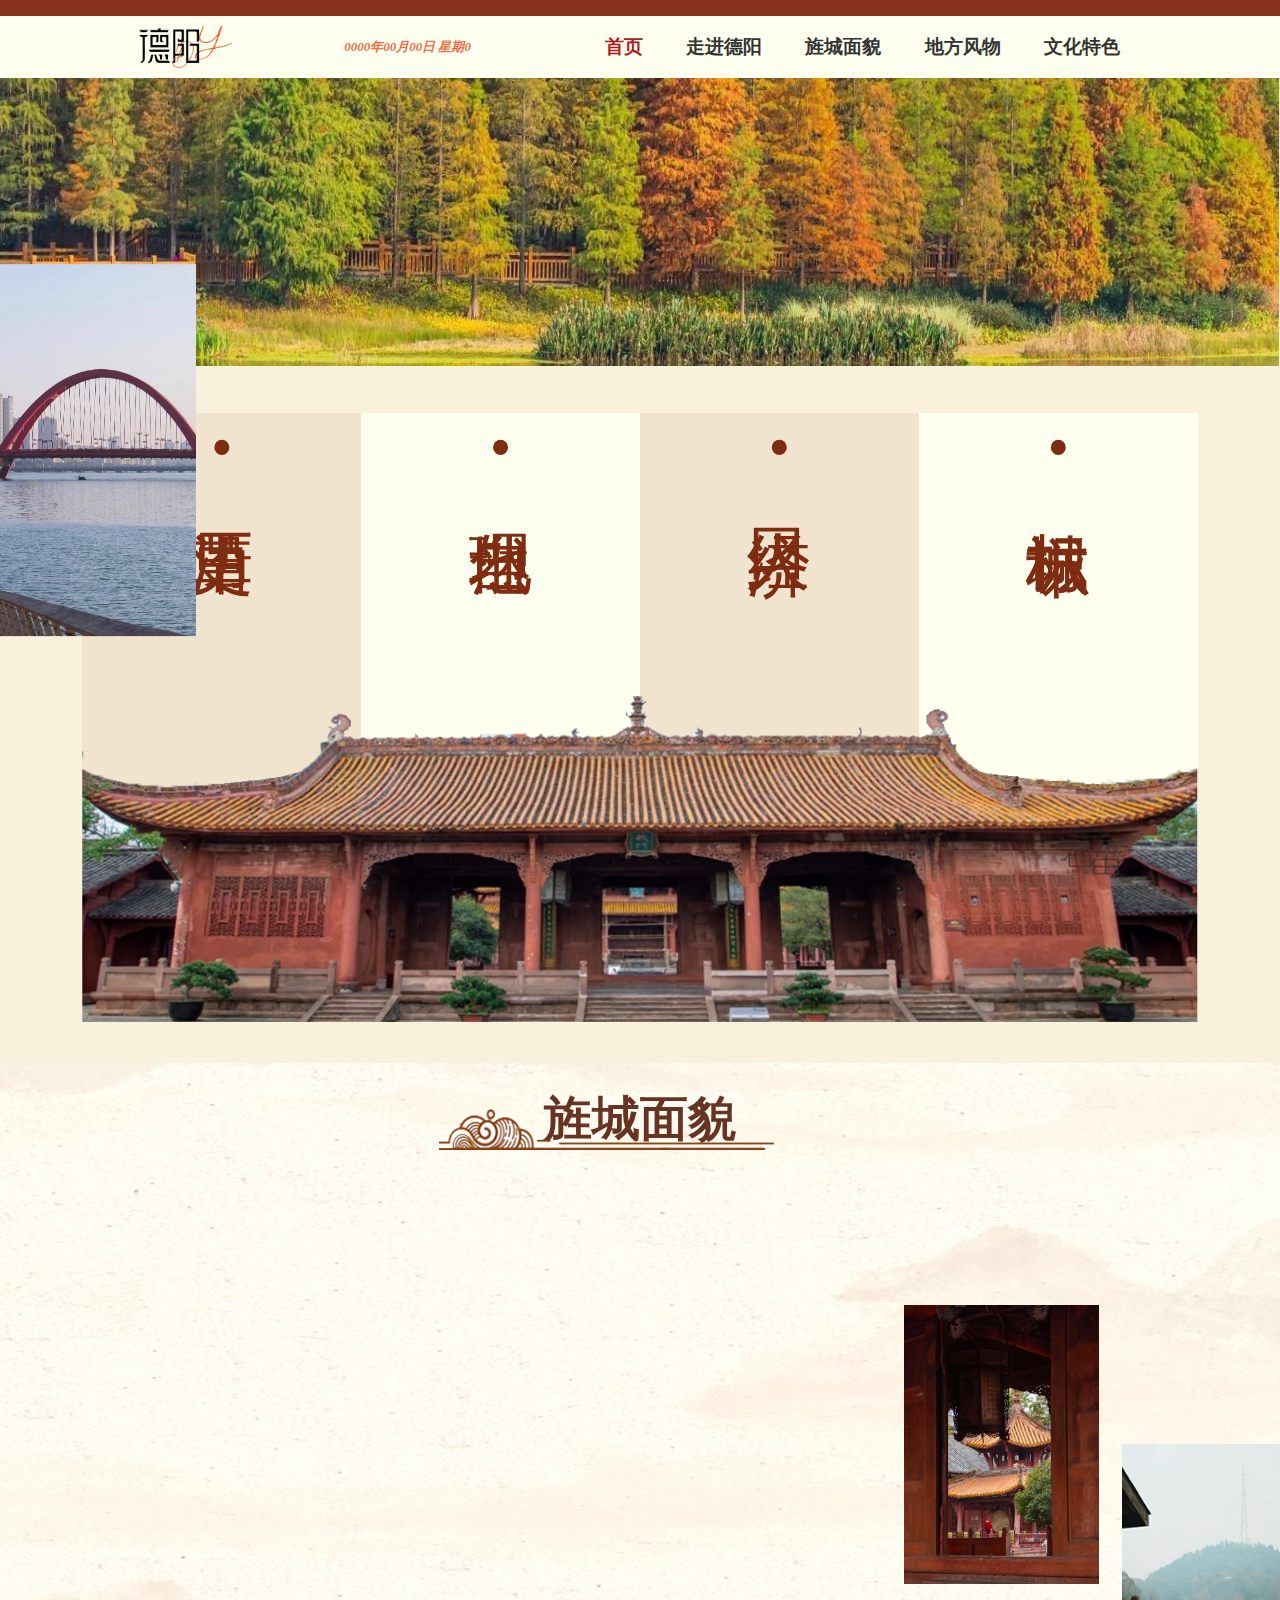
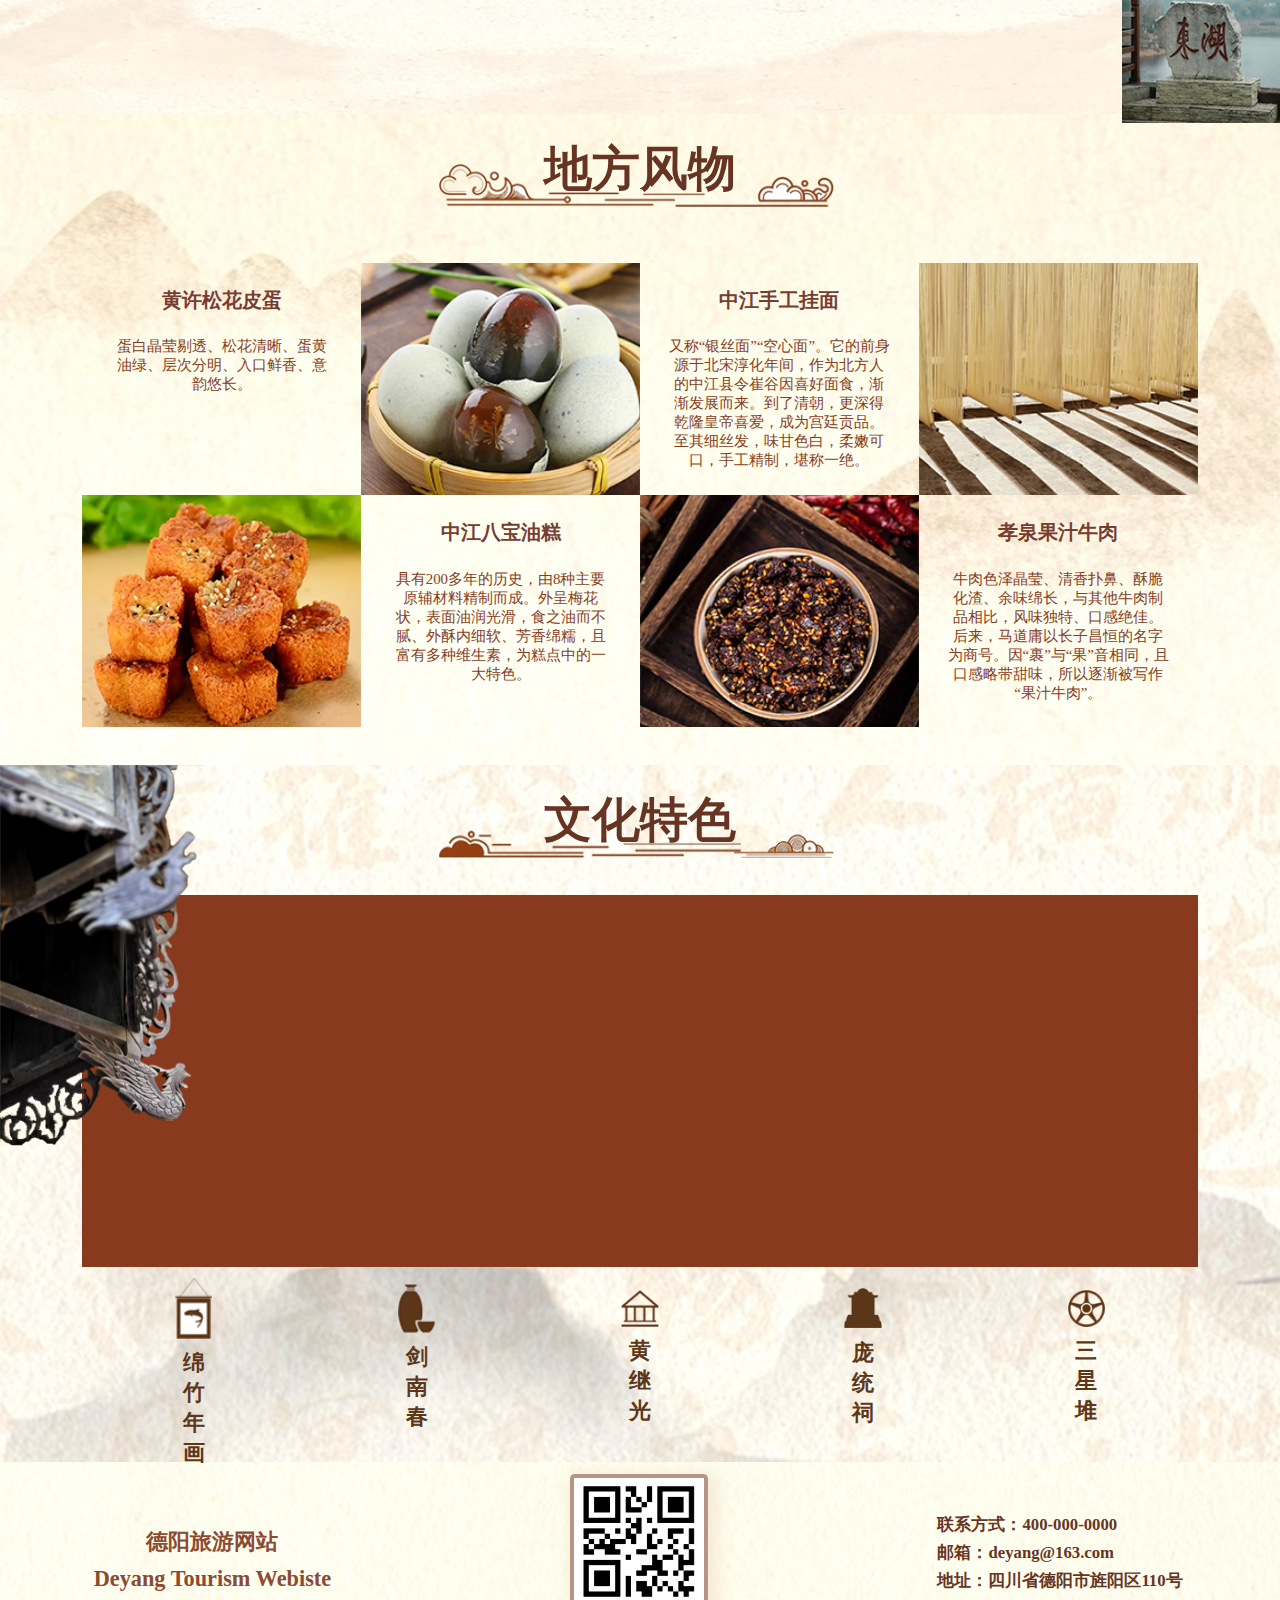
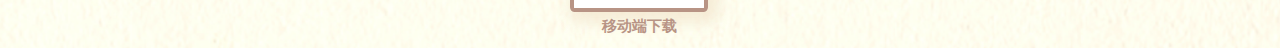
==== 德阳旅游网页/index.html @ 079a13fd "first commit" ====
<!DOCTYPE html>
<html lang="en">
<head>
    <meta charset="UTF-8">
    <meta name="viewport" content="width=device-width, initial-scale=1.0">
    <meta name="viewport" content="initial-scale=1.0, user-scalable=no" />
    <title>德阳旅游网</title>
    <link rel="stylesheet" href="css/public.css">
    <link rel="stylesheet" href="css/pc.css">
</head>
<body>
    <!-- top -->
    <header class="clears">
        <span></span>
        <div class="toptext section">
            <div class="logo">
                <img src="images/logo.png" alt="">
            </div>
            <sapn class="time" id="timeshow">0000年00月00日 星期0</sapn>
            <nav>
                <ul>
                    <li class="active-nav" id="fist">首页</li>
                    <li id="deyang">走进德阳</li>
                    <li id="jingcheng">旌城面貌</li>
                    <li id="fengwu">地方风物</li>
                    <li id="tese">文化特色</li>
                </ul>
            </nav>
        </div>
    </header>
    <!-- top end -->

    <!-- banner -->
    <div class="banner" id="banner">
        <ul class="ban-img" id="bannerUl">
            <li>
                <img src="images/1.jpg">
            </li>
            <li>
                <img src="images/2.jpg">
            </li>
            <li>
                <img src="images/3.jpg">
            </li>
        </ul>
        <div class="dots" id="dots"></div>
    </div>
    <!-- banner end -->

    <!-- 走进德阳 -->
    <div class="part1">
        <div class="box section">
            <div class="box1 item1">
                <h1>•历史沿革</h1>
                <div class="synopsis">
                    <p>唐武德三年（620年），始析雒县、绵竹县部分地区置德阳县，为建制之始。</p>
                    <p>截至2024年3月，德阳市辖2个市辖区、1个县、代管3个县级市，另有2个城市功能区，共13个街道、67个镇、4个乡。</p>
                    <img src="images/地图.png">
                </div>
            </div>
            <div class="box1 item2">
                <h1>•自然地理</h1>
                <div class="synopsis">
                    <p>德阳市位于成都平原东北边缘，地理坐标位于北纬30°31′—31°42′、东经103°45′—105°15′之间。</p>
                    <p>德阳市东北与绵阳市涪城区交界，东面与绵阳市三台县交界；东南与遂宁市大英县、资阳市乐至县交界；南面与成都市金堂县、青白江区、新都区交界；西面与成都市彭州市交界；西北与阿坝藏族羌族自治州茂县交界；北面与绵阳市安州区交界。境域面积5911平方千米。</p>
                    <p>德阳市地处龙门山脉向四川盆地过渡地带，呈西北至东南的蚕形。地势西北高，东南低。</p>
                </div>
            </div>
            <div class="box1 item1">
                <h1>•人口经济</h1>
                <div class="synopsis">
                    <p>根据第七次人口普查数据，截至2020年11月1日零时，德阳市常住人口为3456161人。</p>
                    <p>截至2023年末，德阳市常住人口345.3万人，比上年末减少0.8万人，其中城镇人口202.9万人，乡村人口142.4万人。常住人口城镇化率58.8%，比上年末提高1.2个百分点。年末全市户籍人口377.5万人，比上年末减少1.0万人。</p>
                    <p>2022年，德阳市地区生产总值（GDP）2816.87亿元，按可比价计算，比上年增长3.1%。2023年，德阳市地区生产总值3014.4亿元，按可比价计算，比上年增长6.7%。</p>
                </div>
            </div>
            <div class="box1 item2">
                <h1>•城市标识</h1>
                <div class="synopsis">
                    <p>德阳城市主标识整体采用圆形构造，既有圆融之内涵，又取太阳之象形，呼应德阳之阳字。</p>
                    <p>图形的左半部分是一个齿轮形状，代表了德阳重型装备制造业之都的地位。图形的右边上半部分是古蜀字之象形，寓意德阳是古蜀文明的源头；下半部分的图案则是广汉三星堆，代表着德阳最为宝贵的文化遗产——广汉三星堆遗址。</p>
                    <p>红橙与蓝绿的亮丽色彩体现了德阳精彩绽放的活力和丰富多彩的文化生活。</p>
                    <img src="images/标识.png" alt="">
                </div>
            </div>
        </div>
        <img src="images/图层 2.png" class="jz">
    </div>
    <!-- 走进德阳 end -->

    <!-- 旌城面貌 -->
    <div class="part2">
        <div class="title section">
            <h1>旌城面貌</h1>
            <img src="images/图层 4.png" class="title-img">
        </div>
        <ul class="tab1">
            <li>
                <img src="images/东湖.png" class="lf-img">
                <h2>> 东湖山公园 <</h2>
                <div class="text">
                    <h2><span>></span> 东湖山公园 <span><</span></h2>
                    <p>
                        东湖山公园位于德阳市建成区东沿，其中六分为山，四分为水，山水相抱，岸势蜿蜒。
                        <br>园内有始建于西晋的古庙玉皇观，南有极具历史气息的钟鼓楼，以其“离尘不离城”的特色被誉为德阳市第一大郊野公园。
                    </p>
                </div>
                <img src="images/钟鼓楼.jpg" class="img2">
            </li>
            <li>
                <img src="images/彩虹桥.jpg" class="img1">
                <h2>> 德阳彩虹桥 <</h2>
                <div class="text">
                    <h2><span>></span>德阳彩虹桥<span><</span></h2>
                    <p style="margin-top: .1rem;">德阳地标建筑之一，跨越旌湖、连接长江路东、西段；是文化与生态、动与静、休闲与娱乐相结合的风景区。
                        <br>有厚重的桥文化，有生态较好的自然环境，是最具特色的高品位文化与生态旅游区。
                    </p>
                </div>
                <img src="images/鸽子.jpg" class="img2">
            </li>
            <li>
                <img src="images/文庙.jpg" class="rt-img">
                <h2>> 文庙 <</h2>
                <div class="text">
                    <h2><span>></span> 文庙 <span><</span></h2>
                    <p>
                        始建于南宋开禧二年，现为清道光年间重建遗存，占地面积20800平方米。德阳文庙是中国西部地区保存完整、规模宏大、具有浓郁地方特色的文庙。
                        <br>2001年6月25日，德阳文庙被国务院公布为第五批全国重点文物保护单位。
                    </p>
                </div>
                <img src="images/建筑.jpg" class="img2">
            </li>
        </ul>
        <div class="MP">
            <ul class="tab2" id="tab">
                <li>
                    <img src="images/东湖.png" class="lf-img">
                    <div class="text">
                        <h2><span>></span> 东湖山公园 <span><</span></h2>
                        <p>
                            东湖山公园位于德阳市建成区东沿，其中六分为山，四分为水，山水相抱，岸势蜿蜒。
                            <br>园内有始建于西晋的古庙玉皇观，南有极具历史气息的钟鼓楼，以其“离尘不离城”的特色被誉为德阳市第一大郊野公园。
                        </p>
                    </div>
                    <img src="images/钟鼓楼.jpg" class="img2">
                </li>
                <li>
                    <img src="images/彩虹桥.jpg" class="img1">
                    <div class="text">
                        <h2><span>></span>德阳彩虹桥<span><</span></h2>
                        <p style="margin-top: .1rem;">德阳地标建筑之一，跨越旌湖、连接长江路东、西段；是文化与生态、动与静、休闲与娱乐相结合的风景区。
                            <br>有厚重的桥文化，有生态较好的自然环境，是最具特色的高品位文化与生态旅游区。
                        </p>
                    </div>
                    <img src="images/鸽子.jpg" class="img2">
                </li>
                <li>
                    <img src="images/文庙.jpg" class="rt-img">
                    <div class="text">
                        <h2><span>></span> 文庙 <span><</span></h2>
                        <p>
                            始建于南宋开禧二年，现为清道光年间重建遗存，占地面积20800平方米。德阳文庙是中国西部地区保存完整、规模宏大、具有浓郁地方特色的文庙。
                            <br>2001年6月25日，德阳文庙被国务院公布为第五批全国重点文物保护单位。
                        </p>
                    </div>
                    <img src="images/建筑.jpg" class="img2">
                </li>
            </ul>
            <div class="icon" id="icon"></div>
        </div>
    </div>
    <!-- 旌城面貌 end -->

    <!-- 地方风物 -->
    <div class="part3">
        <div class="title section">
            <h1>地方风物</h1>
            <img src="images/图层 5.png">
        </div>
        <div class="food section">
            <div class="text-lf">
                <div class="food-box">
                    <div class="food-text">
                        <h2>黄许松花皮蛋</h2>
                        <p>
                            蛋白晶莹剔透、松花清晰、蛋黄油绿、层次分明、入口鲜香、意韵悠长。
                        </p>
                    </div>
                    <img src="images/皮蛋.png">
                </div>
                <div class="food-box">
                    <div class="food-text">
                        <h2>中江手工挂面</h2>
                        <p>
                            又称“银丝面”“空心面”。它的前身源于北宋淳化年间，作为北方人的中江县令崔谷因喜好面食，渐渐发展而来。到了清朝，更深得乾隆皇帝喜爱，成为宫廷贡品。至其细丝发，味甘色白，柔嫩可口，手工精制，堪称一绝。
                        </p>
                    </div>
                    <img src="images/挂面.png">
                </div>
            </div>
            <div class="text-rt">
                <div class="food-box">
                    <div class="food-text">
                        <h2>中江八宝油糕</h2>
                        <p>
                            具有200多年的历史，由8种主要原辅材料精制而成。外呈梅花状，表面油润光滑，食之油而不腻、外酥内细软、芳香绵糯，且富有多种维生素，为糕点中的一大特色。
                        </p>
                    </div>
                    <img src="images/八宝糕.png">
                </div>
                <div class="food-box">
                    <div class="food-text">
                        <h2>孝泉果汁牛肉</h2>
                        <p>
                            牛肉色泽晶莹、清香扑鼻、酥脆化渣、余味绵长，与其他牛肉制品相比，风味独特、口感绝佳。后来，马道庸以长子昌恒的名字为商号。因“裹”与“果”音相同，且口感略带甜味，所以逐渐被写作“果汁牛肉”。
                        </p>
                    </div>
                    <img src="images/果汁牛肉.png">
                </div>
            </div>
        </div>
    </div>
    <!-- 地方风物 end -->

    <!-- 文化特色 -->
    <div class="part4">
        <img src="images/灯笼.png" class="imgfg">
        <div class="title section">
            <h1>文化特色</h1>
            <img src="images/图层 7.png">
        </div>
        <div class="culture section">
            <ul class="cul-content" id="cul-content">
                <li class="nianhua cul-box">
                    <div class="abstract">
                        <h2>绵竹年画</h2>
                        <p class="p1">
                            绵竹年画又称绵竹木版年画，中国民间木版年画之一，
                            <br>因产于竹纸之乡的四川省绵竹市而得名，
                            <br>流行于中国西南地区，与剑南春酒、赵坡茶并称为“绵竹三绝”。
                        </p>
                        <p class="p2">
                            绵竹年画多以木版印出轮廓而后填色。绵竹年画与天津杨柳青年画、
                            <br>山东潍坊杨家埠木版年画、苏州桃花坞木版年画齐名为中国四大年画之一，
                            <br>素有“四川三宝”、“绵竹三绝”之美誉，绵竹年画是世世代代民间画师们
                            <br>勤劳和智慧的结晶，体现巴蜀人民乐观向上的思想感情和古老的民族风尚。
                            <br>2002年2月，绵竹年画入选首批中国非物质文化遗产项目。
                        </p>
                    </div>
                    <img src="images/年画.jpg" class="cul-img1">
                </li>
                <li class="jiu cul-box">
                    <div class="abstract">
                        <h2>剑南春酒传统酿造技艺</h2>
                        <p class="p1">
                            剑南春，产于四川绵竹,位于剑山之南，
                            <br>且唐代时人们以“春”名酒，故名剑南春。
                            <br>绵竹素有酒乡之称，是川酒发源地之一。
                        </p>
                        <p class="p2">
                            剑南春采用糯米、大米、小麦、高粱、玉米五种粮食为原料，
                            <br>酿造时先以小麦制成中高温曲，在泥窖中固态低温发酵，
                            <br>而后采用续糟配料、混蒸混烧、量质摘酒、原度贮存、勾兑调味等工艺
                            <br>酿制完成，具有陈香幽雅、甘润飘逸、香浓清灵，饮之如珠玑在喉之感。
                            <br>2008年6月7日，剑南春酒传统酿造技艺经中华人民共和国国务院批准列入
                            <br>第二批国家级非物质文化遗产名录。
                        </p>
                    </div>
                    <img src="images/剑南春.png" class="cul-img1">
                </li>
                <li class="hjg cul-box">
                    <div class="abstract">
                        <h2>黄继光纪念馆</h2>
                        <p class="p1">
                            黄继光，四川省中江县人，中国共产党党员。
                            <br>1953年4月8日，中国人民志愿军领导机关，
                            <br>追授"中国人民志愿军特级英雄"称号。
                        </p>
                        <p class="p2">
                            1962年10月20日，黄继光家乡四川省中江县人民政府
                            <br>改建的“黄继光纪念馆”开馆，朱德、董必武、刘伯承、
                            <br>郭沫若为之题词。1982年10月20日，邓小平为
                            <br>“黄继光纪念馆”的黄继光塑像基座题字：
                            <br>“特级英雄黄继光”。
                        </p>
                    </div>
                    <img src="images/黄继光.png" class="cul-img1">
                </li>
                <li class="ptc cul-box">
                    <div class="abstract">
                        <h2>庞统祠</h2>
                        <p class="p1">
                            庞统祠墓位于罗江城西五公里，古代由秦入蜀都最后一道关隘，
                            <br>是缀连在三国遗踪旅游线上的一颗璀璨明珠。“南临益州开千里沃野，
                            <br>北望秦岭锁八百连云，东观潼川层峦起伏，西眺岷山银甲皑皑”。
                        </p>
                        <p class="p2">
                            庞统，刘备谋士。字士元，襄阳（今湖北省襄阳）人。号“凤雏”先生，与诸葛亮齐名。
                            <br>建安十八年（公元214年）夏，庞统随刘备进攻雒县（今广汉市），
                            <br>庞统身先士卒，率众攻城，被守城的兵将用箭射死，时年三十六岁。
                            <br>刘备非常痛惜，将庞统厚葬于此。
                            <br>2006年，庞统祠墓成为全国重点文物保护单位。
                        </p>
                    </div>
                    <img src="images/庞统祠.png" class="cul-img1">
                </li>
                <li class="sxd cul-box">
                    <div class="abstract">
                        <h2>三星堆博物馆</h2>
                        <p class="p1">
                            位于中国四川省广汉市城西鸭子河畔，南距成都40千米，
                            <br>北距德阳26千米，占地面积1000亩，为现代化专题遗址博物馆，
                            <br>是中国首批国家一级博物馆、首批国家AAAA级旅游景区。 
                        </p>
                        <p class="p2">
                            三星堆博物馆基本陈列以“三星堆：沉睡数千年 一醒惊天下”为题，
                            <br>分设“世纪逐梦”、“巍然王都”、“天地人神”三大展区，
                            <br>共展出三星堆遗址出土的珍贵文物1500余件（套），
                            <br>全面、系统地展示了三星堆考古发掘及最新研究成果。
                            <br>三星堆博物馆的成立令人重新认识了巴蜀文化——是中国夏商时期前后，
                            <br>甚至更早时期的一个重要的文化中心。
                        </p>
                    </div>
                    <img src="images/三星堆.png" class="cul-img1">
                    <img src="images/鸟.png" class="cul-img2">
                </li>
            </ul>
            <ul class="cul-nav" id="cul-nav">
                <li>
                    <img src="images/icon1.png" class="ks">
                    <img src="images/红色1.png" class="img-change">
                    <h3>绵竹年画</h3>
                </li>
                <li>
                    <img src="images/icon2.png" class="ks">
                    <img src="images/红色2.png" class="img-change">
                    <h3>剑南春</h3>
                </li>
                <li>
                    <img src="images/icon3.png" class="ks">
                    <img src="images/红色3.png" class="img-change">
                    <h3>黄继光</h3>
                </li>
                <li>
                    <img src="images/icon4.png" class="ks">
                    <img src="images/红色4.png" class="img-change">
                    <h3>庞统祠</h3>
                </li>
                <li>
                    <img src="images/icon5.png" class="ks">
                    <img src="images/红色5.png" class="img-change">
                    <h3>三星堆</h3>
                </li>
            </ul>
        </div>
    </div>
    <!-- 文化特色 end -->

    <!-- footer -->
    <footer>
        <div class="dibu section">
            <div class="ft-lf">
                <span>德阳旅游网站</span>
                <span>Deyang Tourism Webiste</span>
            </div>
            <div class="map">
                <img src="images/二维码.jpg" alt="">
                <span>移动端下载</span>
            </div>
            <div class="ft-rt">
                <span>联系方式：400-000-0000</span>
                <span>邮箱：deyang@163.com</span>
                <span>地址：四川省德阳市旌阳区110号</span>
            </div>
        </div>
        
    </footer>
    <!-- footer end -->

    <script src="JS/jquery-3.7.1.min.js"></script>
    <script src="JS/app.js"></script>
</body>
</html>
---- 德阳旅游网页/css/public.css ----
*{
    margin: 0 auto;
    padding: 0;
}
.clears{
    clear: both;
    overflow: hidden;
    font-style: 0;
    line-height: 0;
}
a{
    cursor: pointer;
    text-decoration: none;
    color: #000;
    /* color:inherits;  继承默认颜色 */
}
ul,li,ol{
    list-style: none;
}
body{
    font-family: "SimSun";
    font-size: 0;
    max-width: 19.2rem;
    color: #333;
}
table{
    border-collapse: collapse;
}
button{
    cursor: pointer;
}
button,textarea,select,input{
    outline: none;
}
input,button,textarea,select,progress{
    vertical-align: middle;
    border: 0;
}
textarea{
    resize: none;
}
h1,h2,h3{
    text-align: center;
    font-weight: bold;
}
.section{
    width: 12rem;
    margin-left: auto;
    margin-right: auto;
}
html{
    font-size: 100px;
}
@media screen and (min-width:1200px) {
    html{
        font-size: 92.95238785000001px;
    }
}
@media screen and (max-width: 1200px) {
    html {
        font-size: 86.6830977px;
    }
}
@media (max-width:1100px) and (min-width:960px) {
    html{
        font-size: 73.76839678948095px;
    }
}
@media (max-width:960px) and (min-width:800px) {
    html{
        font-size: 61.13936612058696px;
    }
}
@media (max-width:800px) and (min-width:700px){
    html{
        font-size: 56.682061178624366px;
    }
}
@media (max-width:700px) and (min-width:600px) {
    html{
        font-size: 48px;
    }
}
---- 德阳旅游网页/css/pc.css ----
header{
    height: .84rem;
    width: 100%;
    position: fixed;
    background: #feffef;
    z-index: 9999;
    overflow: hidden;
}
header span{
    display: block;
    height: .17rem;
    background: #863020;
}
.toptext{
    height: 0.68rem;
    display: flex;
    justify-content: space-around;
    align-items: center;
}
.logo{
    width: 1rem;
    height: .45rem;
}
.logo img{
    width: 1rem;
    object-fit: cover;
}
.time{
    font-style: italic;
    font-weight: bold;
    font-size: .14rem;
    color: #ef6f48;
}
nav ul{
    width: 6rem;
    float: left;
    display: flex;
    justify-content: space-around;
}
nav ul li{
    float: left;
    font-size: .2rem;
    font-weight: bold;
    cursor: pointer;
}
/* nav ul li:first-child{
    color: #ab1d22;
    font-family: "Microsoft YaHei";
} */
.active-nav {
    color: #ab1d22; 
    font-family: "Microsoft YaHei";
}
.banner{
    width: 100%;
    height: 3.1rem;
    overflow: hidden;
    position: relative;
    padding-top: .84rem;
}
.ban-img{
    width: 100%;
    height: 3.1rem;
    overflow: hidden;
    cursor: pointer;
} 
.ban-img li img{
    width: 100%;
    height: 3.1rem;
    overflow: hidden;
}
.dots{
    position: absolute;
    right: 5%;
    bottom: 5%;
}
.dots span{
    display: inline-block;
    width: 0.20rem;
    height: 0.2rem;
    border-radius: .5rem;
    background: #f8f4ed;
    margin-right: .25rem;
    opacity: 0.5;
    cursor: pointer;
}
.dots .active-span{
    background: #fbf2e3;
    opacity: 1;
}
.part1{
    width: 100%;
    height: 7.5rem;
    position: relative;
    background: #f9f1db;
}
.box{
    color: #7e2d12;
    font-size: .34rem;
    padding-top: .5rem;
    display: flex;
}
.box h1{
    writing-mode: vertical-rl;
    text-orientation: upright;
    text-align: start;
    cursor: pointer;
    font-weight: normal;
}
.item1{
    width: 40%;
    height: 6rem;
    background: #f0e4ce;
    position: relative;
}
.item2{
    width: 40%;
    height: 6rem;
    background: #feffef;
    position: relative;
}
.item1 h1{
    position: absolute;
    left: 50%;
    transform: translateX(-50%);
    height: 6rem;
}
.item2 h1{
    position: absolute;
    left: 50%;
    transform: translateX(-50%);
    height: 7rem;
}
.jz{
    height: 3.5rem;
    width: 12rem;
    left: 50%;
    transform: translateX(-50%);
    position: absolute;
    bottom: 6%;
    z-index: 1;
}
.synopsis{
    text-indent: 2em;
    cursor: pointer;
    font-size: .18rem;
    height: 3.1rem;
    position: absolute;
    top: 15%;
    transform: translateY(-15%);
    display: none;
    padding-left: .05rem;
}
.item1 img{
    position: absolute;
    left: 6%;
    width: 2.3rem;
}
.item2 img{
    width: 50%;
    position: absolute;
    bottom: -10%;
    left: 50%;
    transform: translateX(-50%);
}
.box1:hover{
    transform: translateY(-5%);
    border-radius: 25px;
}
.item1:hover h1{
    display: none;
}
.item1:hover .synopsis{
    display: block;
}
.item2:hover h1{
    display: none;
}
.item2:hover .synopsis{
    display: block;
}
.part2{
    height: 7rem;
    background: url(../images/背景2.png)no-repeat center;
    background-size: cover;
}
.title{
    height: 1rem;
    position: relative;
    padding-top: .1rem;
}
.title h1{
    color: #673424;
    font-size: .52rem;
    height: 1rem;
    line-height: 1rem;
}
.title img{
    position: absolute;
    bottom: 9%;
    left: 32%;
    width: 4.25rem;
    height: auto;
    object-fit: cover;
}
.title .title-img{
    width: 3.6rem;
    bottom: 15%;
}
.tab1{
    height: 6rem;
    display: flex;
    align-items: center;
}
.tab2{
    display: none;
}
.tab1 li{
    cursor: pointer;
}
.tab-lf{
    width: 2.32rem;
    height: 3rem;
    background: #883a1e;
    position: relative;
}
.tab-lf h2{
    writing-mode: vertical-rl;
    color: #f2e7e5;
    font-size: .18rem;
    height: 3rem;
    margin: 0;
    position: absolute;
    left: 10%;
    transform: translateX(-10%);
    bottom: 0;
}
.lf-img{
    position: absolute;
    right: 0;
    width: 1.7rem;
    height: 3rem;
    object-fit: cover;
}
.tab-mid{
    background: #883a1e;
    height: 5rem;
    width: 6rem;
    position: relative;
}
.mid-img-lf{
    width: 2rem;
    height: 3rem;
    object-fit: cover;
    display: none;
    position: absolute;
}
.mid-img-rt{
    width: 1.7rem;
    height: 3rem;
    object-fit: cover;
    position: absolute;
    right: 0;
}
.text{
    color: #f2e7e5;
    display: none;
}
.text h2{
    width: 2.6rem;
    font-size: .24rem;
    height: 0.44rem;
    line-height: .44rem;
    margin: 0;
    position: absolute;
    right: 15%;
    top: 15%;
    transform: translateY(-15%);
}
.text h2 span{
    padding: 0 0.2rem;
}
.text p{
    font-size: .16rem;
    width: 2.35rem;
    height: 1.4rem;
    margin: 0;
    position: absolute;
    top: 35%;
    right: 12%;
    transform: translateY(-40%);
}
.active-text{
    display: block;
}
.img2{
    width: 2rem;
    object-fit: cover;
    position: absolute;
    left: 52%;
    bottom: 10%;
    display: none;
}
.active-img{
    display: block;
}
.tab-rt{
    background: #883a1e;
    height: 3rem;
    width: 2.68rem;
    position: relative;
}
.rt-img{
    width: 2.1rem;
    height: 3rem;
    object-fit: cover;
}
.tab-rt h2{
    writing-mode: vertical-rl;
    color: #f2e7e5;
    font-size: .18rem;
    height: 3rem;
    margin: 0;
    position: absolute;
    right: 7%;
    transform: translateX(-7%);
    bottom: 0;
}
.img1{
    position: absolute;
    width: 2.8rem;
    height: 4rem;
    object-fit: cover;
    left: -5%;
    right: 0;
    top: 50%;
    margin: 0;
    transform: translateY(-50%);
    display: block;
}
.part3{
    height: 7rem;
    width: 100%;
    background: url(../images/背景3.png) no-repeat center;
    background-size: cover;
}
.food{
    display: flex;
    flex-direction: column;
    justify-content: center;
    height: 6rem;
}
.text-lf{
    height: 2.5rem;
    width: 100%;
}
.food-box{
    float: left;
    width: 50%;
    height: 2.5rem;
}
.food-text{
    width: 50%;
    margin: 0;
    height: 2.5rem;
    float: left;
}
.food-text h2{
    margin-top: 0.25rem;
    color: #773d31;
    font-size: .22rem;
}
.food-text p{
    margin-top: .25rem;
    color: #873d24;
    font-size: .16rem;
    text-align: center;
    width: 80%;
    height: 60%;
    overflow: hidden;
}
.food-box img{
    float: left;
    width: 50%;
    height: 2.5rem;
    object-fit: cover;
}
.text-rt .food-box .food-text{
    float: right;
}
.text-rt .food-box img{
    float: right;
}
.text-rt{
    float: right;
    height: 2.5rem;
    width: 100%;
}
.part4{
    height: 7.5rem;
    width: 100%;
    background: url(../images/背景4.png) no-repeat center;
    background-size: cover;
    position: relative;
}
.part4 .imgfg{
    width: 16%;
    height: 55%;
    position: absolute;
    z-index: 999;
    left: 0;
    top: 0;
}
.culture{
    margin-top: 0.3rem;
}
.cul-content{
    height: 4rem;
    background: #883a1e;
}
.cul-content li{
    height: 4rem;
    position: relative;
}
.cul-box{
    display: none;
}
.abstract{
    position: absolute;
    left: 8%;
    top: 8%;
    width: 6.3rem;
    height: 3.2rem;
}
.abstract h2{
    color: #f2e7e5;
    font-size: .36rem;
    position: absolute;
    left: 5%;
}
.abstract p{
    color: #f8ebe6;
    font-size: .16rem;
}
.abstract .p1{
    position: absolute;
    top: 18%;
    margin-left: 5%;
}
.abstract .p2{
    position: absolute;
    top: 60%;
}
.cul-img1{
    position: absolute;
    right: 0;
    height: 4rem;
    object-fit: cover;
    z-index: 1;
}
.cul-img2{
    height: 1.5rem;
    object-fit: cover;
    position: absolute;
    right: 28%;
    bottom: 50%;
    transform: translateY(50%);
}
.cul-nav{
    height: 2.1rem;
    width: 100%;
    display: flex;
    align-items: center;
}
.cul-nav li{
    width: 0.4rem;
    cursor: pointer;
    color: #5c3719;
}
.cul-nav li img{
    width: 0.4rem;
    object-fit: cover;
}
.cul-nav li h3{
    font-size: .24rem;
    margin-top: 0.1rem;
    height: 1.1rem;
}
.img-change{
    display: none;
}
.active-h3{
    color: #7e2d12;
}
.active{
    display: block;
}
.jiu img{
    right: 5%;
    width: 5rem;
}
.hjg img{
    right: 0;
    width: 6.24rem;
}
.ptc img {
    right: 8%;
}
footer{
    height: 2rem;
    background: url(../images/背景5.png) no-repeat center;
    background-size: cover;
}
.dibu{
    display: flex;
    align-items: center;
    height: 2rem;
}
.ft-lf{
    color: #8c4b31;
    font-size: .24rem;
    font-weight: bold;
    width: 2.8rem;
    margin: 0;
    /* float: left; */
}
.ft-lf span{
    width: 2.8rem;
    display: inline-block;
    padding-top: .10rem;
    text-align: center;
}
.map{
    width: 1.5rem;
}
.map span{
    display: block;
    color: #b89485;
    font-size: .16rem;
    font-weight: bold;
    width: 1.4rem;
    text-align: center;
    margin-top: .05rem;
}
.map img{
    width: 1.4rem;
    height: 1.4rem;
    border-radius: .05rem;
    border: #b89485 solid .05rem;
    box-shadow:5px 5px 15px 5px rgba(242, 230, 206, 0.8);
    object-fit: cover;
}
.ft-rt{
    /* float: right; */
    width: 2.8rem;
    color: #673424;
    font-size: .18rem;
    font-weight: bold;
    /* margin-top: .55rem; */
    margin: 0;
}
.ft-rt span{
    width: 2.8rem;
    display: inline-block;
    padding-bottom: .05rem;
}

@media screen and (max-width:600px) {
    html{
        font-size: 50px;
    }
    .section{
        width: auto;
    }
    .time{
        display: none;
    }
    .jz{
        width: 100%;
        height: 2.5rem;
    }
    .synopsis img{
        display: none;
    }
    .synopsis{
        height: 85%;
        overflow: hidden;
        top: 20%;
    }
    .box1:hover{
        transform: translateY(-20vw);
    }
    .title img{
        width: 40%;
        left: 28%;
    }
    .title .title-img{
        width: 40%;
    }
    .tab1{
        display: none;
    }
    .MP{
        height: 6rem;
        display: flex;
        justify-content: space-evenly;
        flex-direction: column;
    }
    .tab2{
        width: 80%;
        height: 4.5rem;
        display: block;
    }
    .tab2 li{
        height: 4.5rem;
        /* width: 6.5rem; */
        width: 70%;
        background: #883a1e;
        position: relative;
    }
    .tab2 li img{
        position: absolute;
        /* height: 3.5rem;
        width: 2.5rem; */
        width: 40%;
        height: 80%;
        left: -10%;
        top: 50%;
        transform: translateY(-50%);
        margin: 0;
    }
    .text{
        display: block;
    }
    .text h2{
        width: 50%;
        height: 10%;
        overflow: hidden;
        font-size: .28rem;
    }
    .text p{
        width: 60%;
        height: 28.5%;
        overflow: hidden;
        font-size: .18rem;
        top: 35%;
        right: 6%;
    }
    .tab2 li .img2{
        width: 2rem;
        height: auto;
        width: 32%;
        display: block;
        left: 45%;
        top: 75%;
    }
    .icon span{
        display: inline-block;
        width: 0.5rem;
        height: 0.5rem;
        border-radius: .5rem;
        background: #f2e7e5;
        margin-right: .25rem;
        cursor: pointer;
        font-size: .26rem;
        color: #aa6a4c;
        text-align: center;
        line-height: 0.5rem;
    }
    .icon .active-icon{
        background: #aa6a4c;
        color: #f2e7e5;
    }
    .part3{
        height: 16rem;
    }
    .food{
        height: 15rem;
    }
    .text-lf{
        height: 7.2rem;
    }
    .text-rt{
        height: 7.2rem;
    }
    .food-box{
        float: none;
        width: 80%;
        height: 3.1rem;
        margin-bottom: .5rem;
    }
    .food-text{
        height: 100%;
    }
    .food-text h2{
        font-size: .30rem;
    }
    .food-text p{
        margin-top: .4rem;
        font-size: .20rem;
    }
    .food-box img{
        height: 100%;
    }
    .part4 .imgfg {
        display: none;
    }
    .abstract{
        z-index: 2;
        background: #5d3d21;
        left: 4%;
        width: 80%;
        overflow: hidden;
        opacity: 0.8;
    }
    .abstract h2{
        left: 13%;
    }
    .abstract .p1{
        left: 8%;
    }
    .abstract .p2{
        left: 8%;
    }
    .cul-img1{
        z-index: 1;
    }
    .cul-img2{
        display: none;
    }
    .map{
        display: none;
    }
    .dibu{
        justify-content: space-around;
        width: 100%;
        overflow: hidden;
    }
}
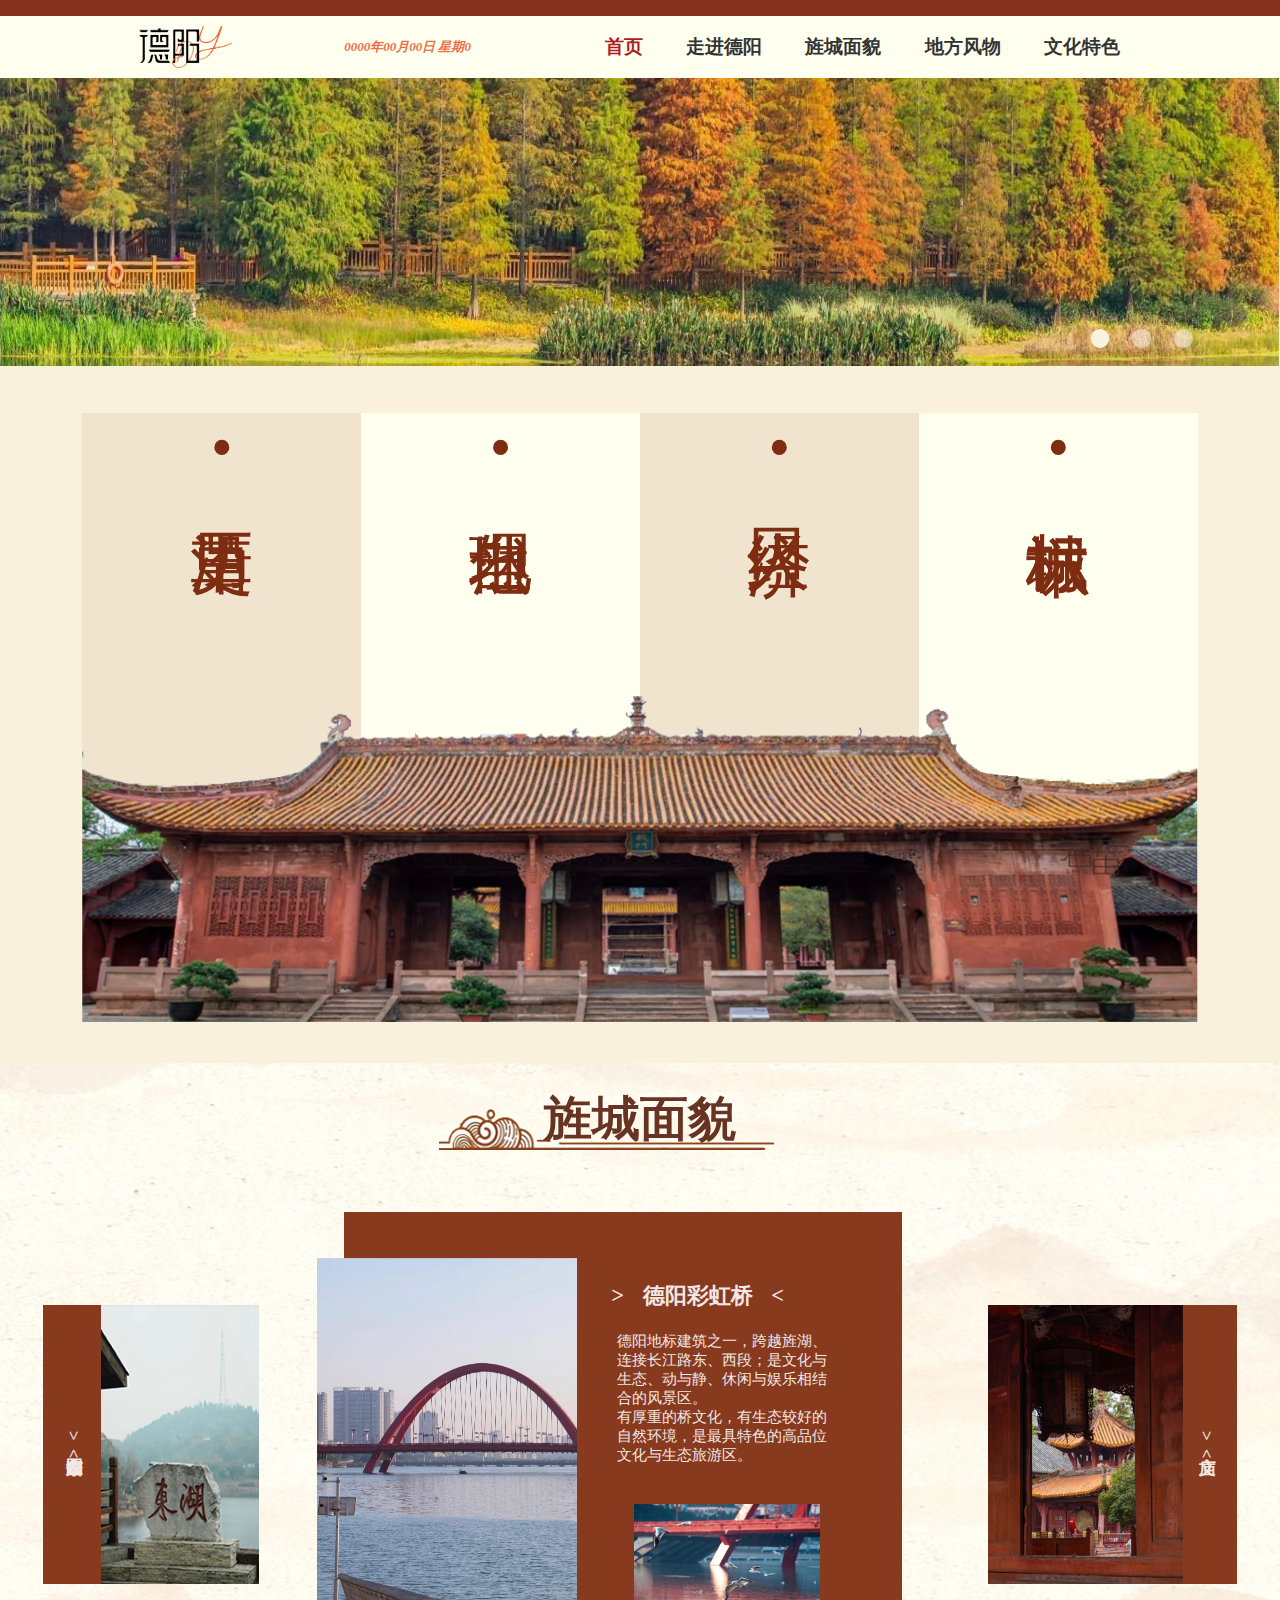
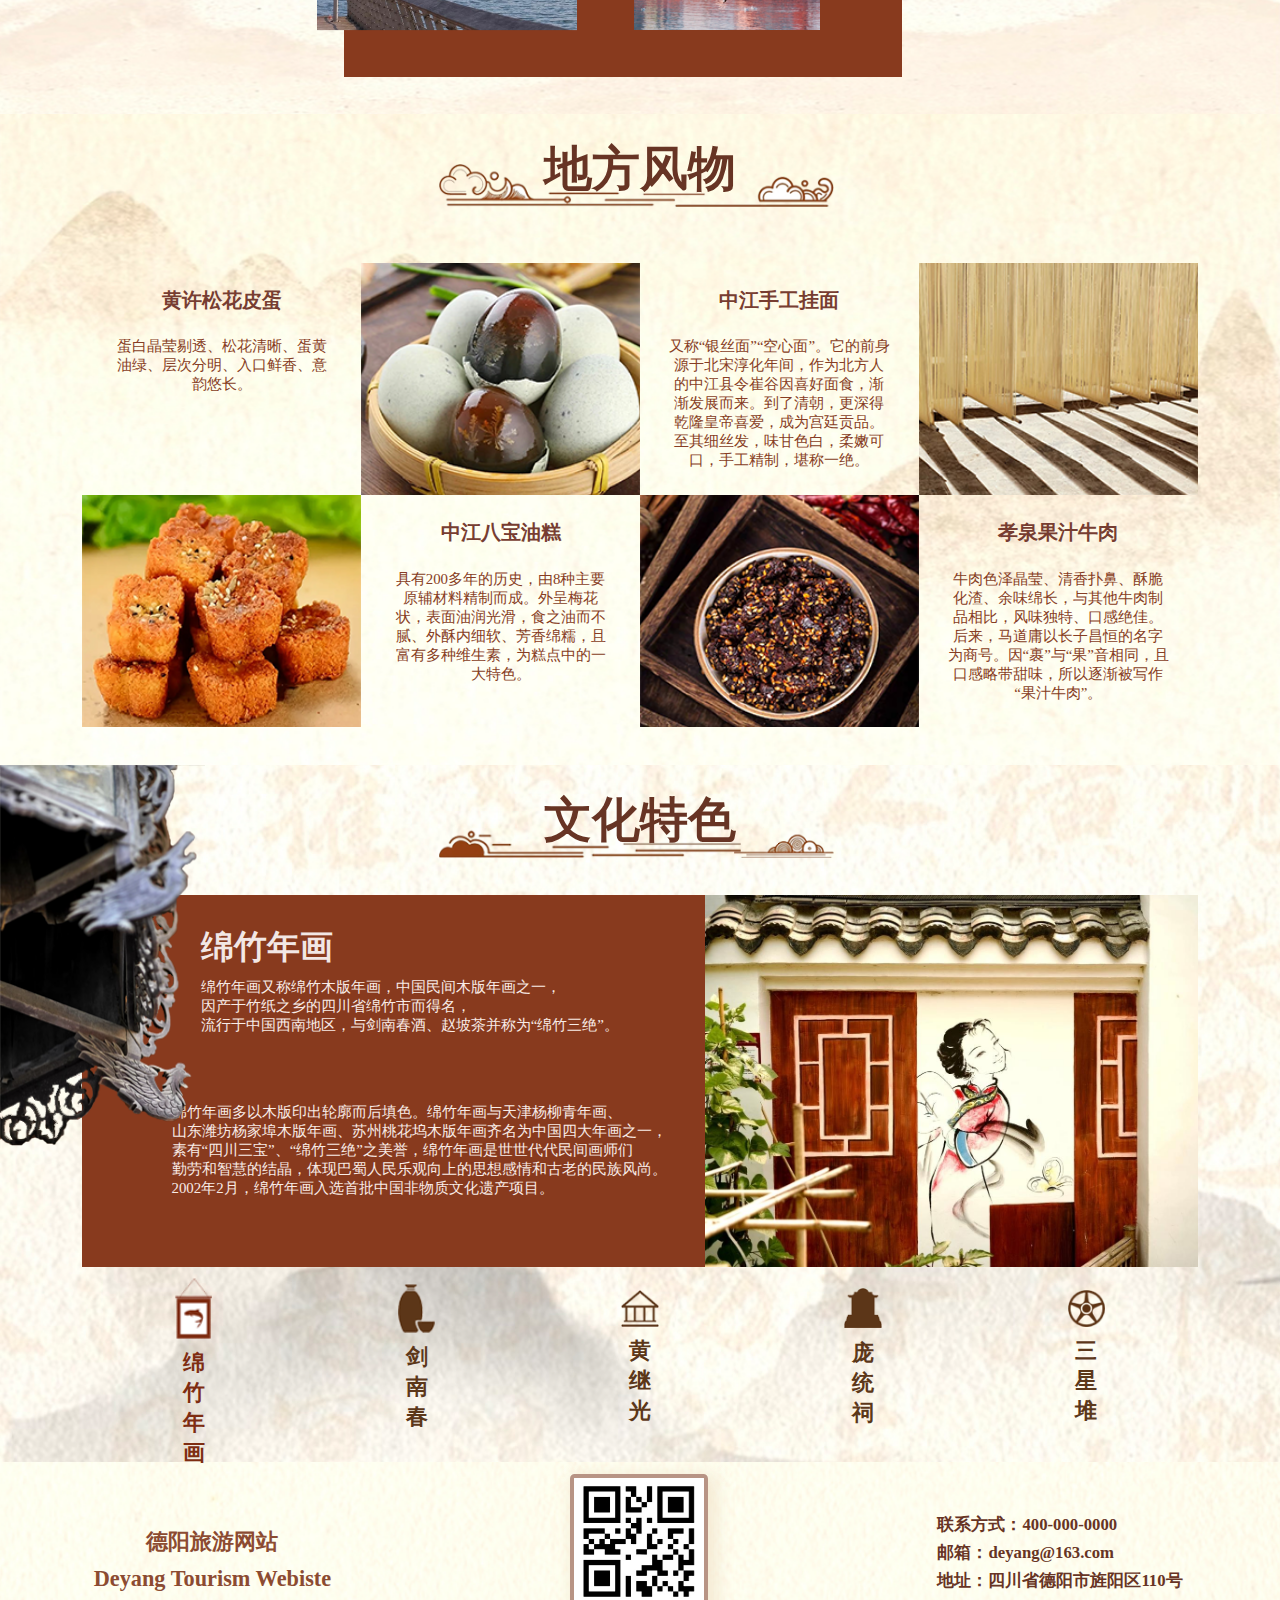
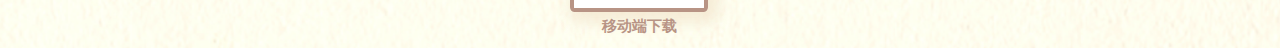
==== commit 40e56748: "更改错误" ====
--- a/德阳旅游网页/index.html
+++ b/德阳旅游网页/index.html
@@ -377,7 +377,7 @@
     </footer>
     <!-- footer end -->
 
-    <script src="JS/jquery-3.7.1.min.js"></script>
-    <script src="JS/app.js"></script>
+    <script src="js/jquery-3.7.1.min.js"></script>
+    <script src="js/app.js"></script>
 </body>
 </html>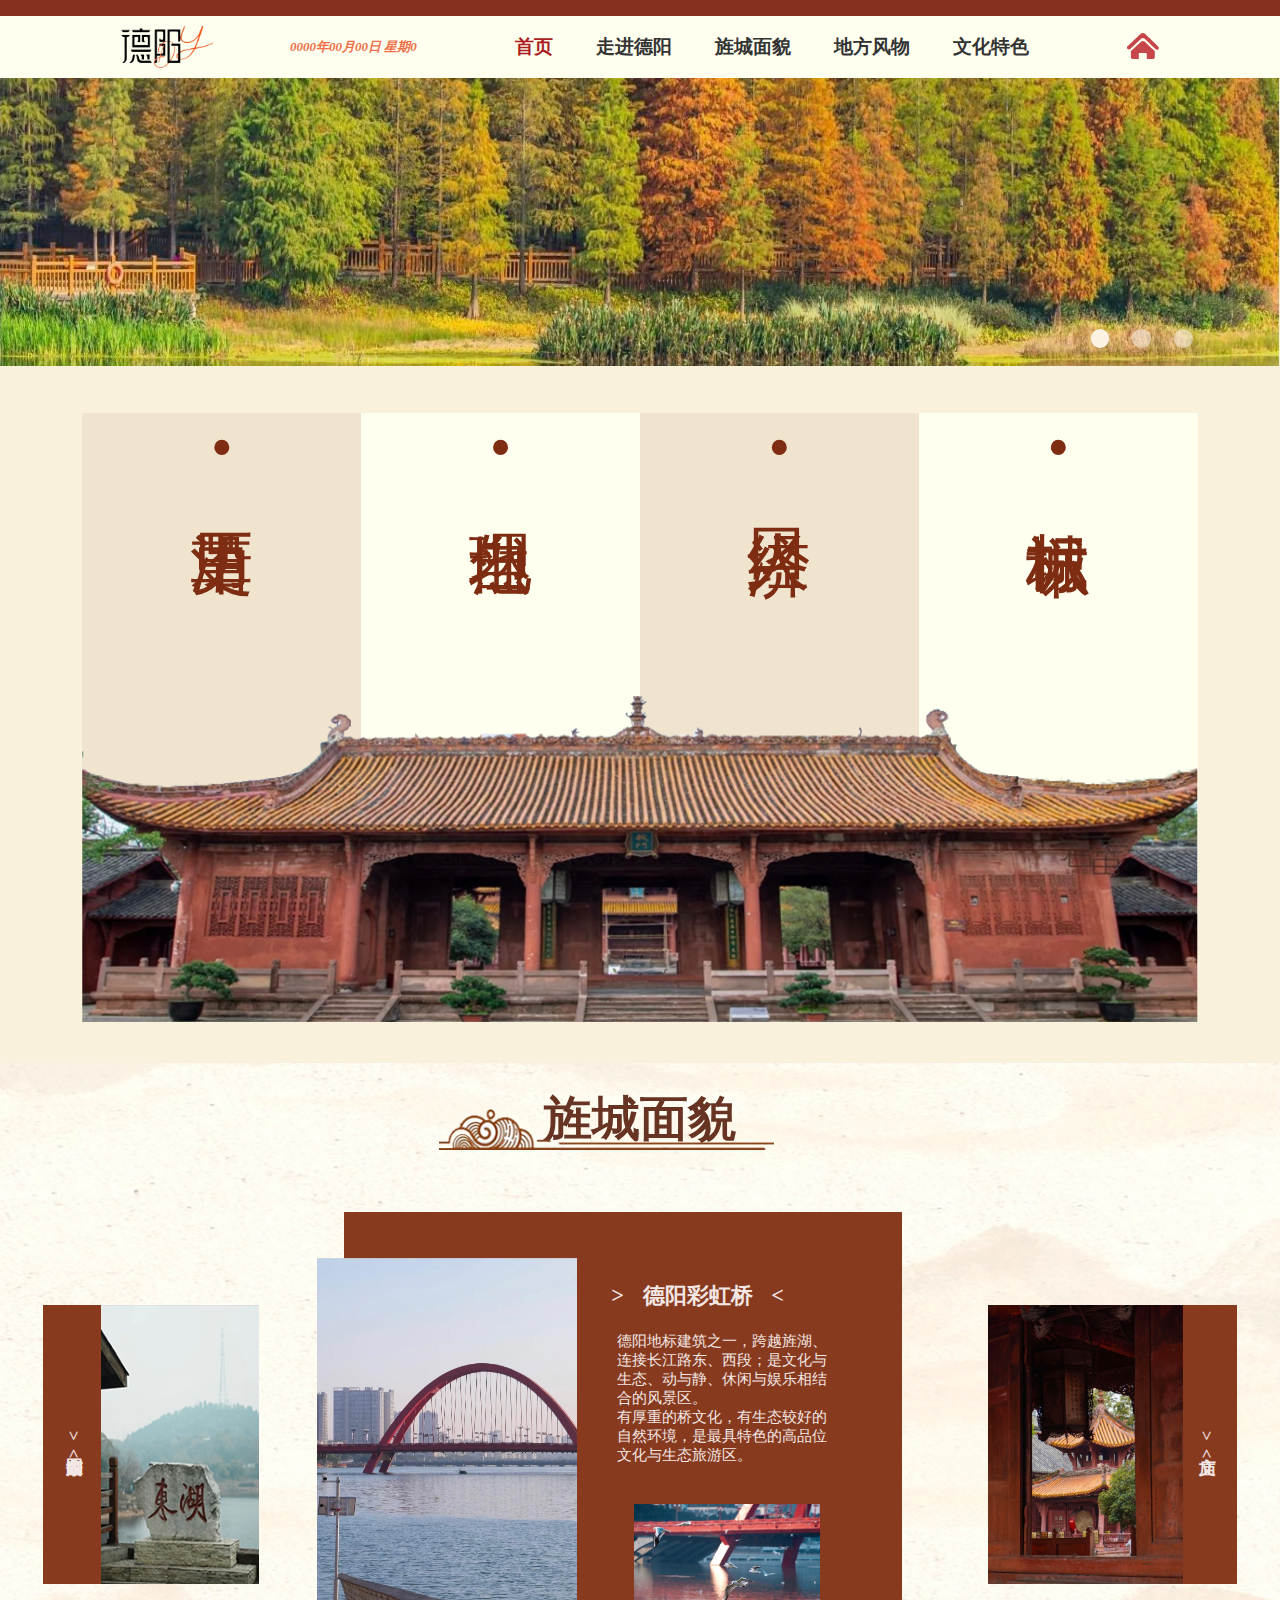
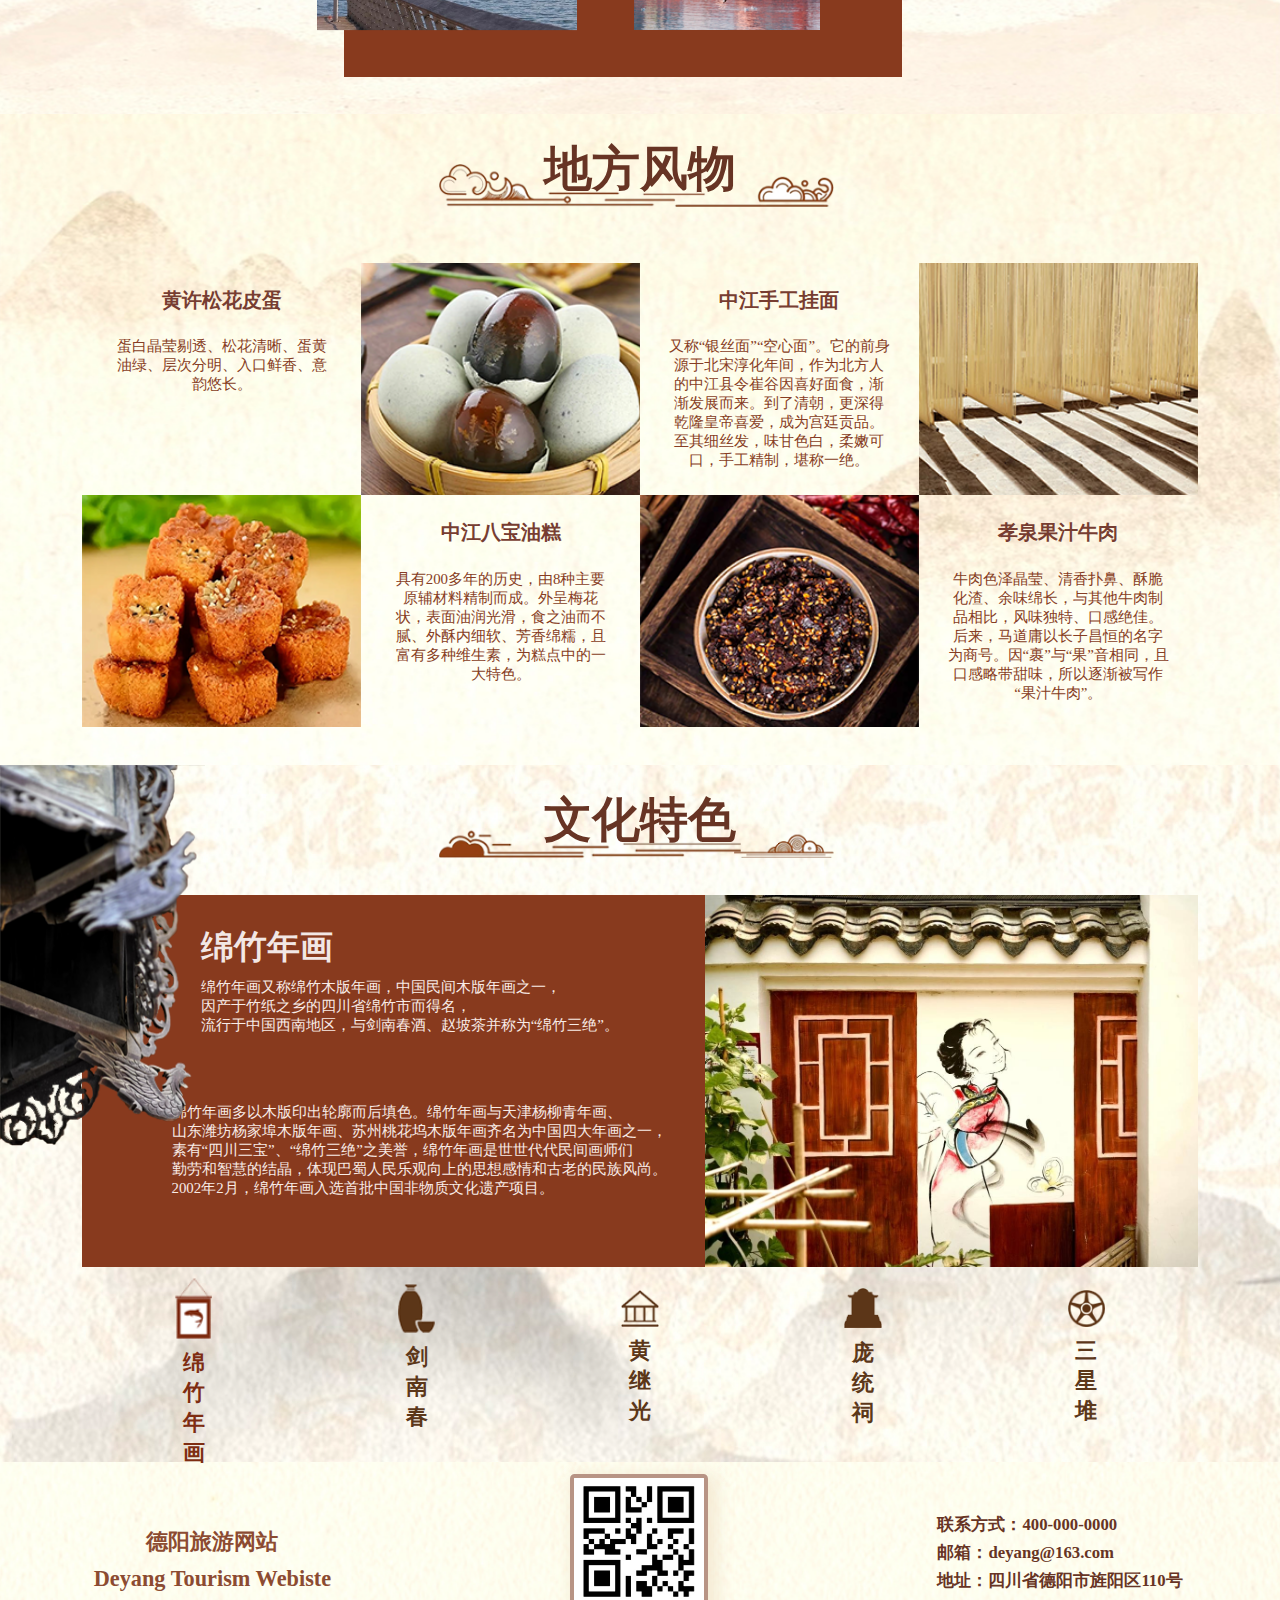
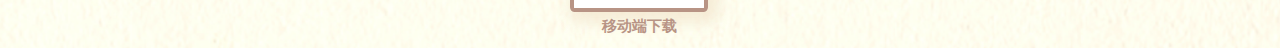
==== commit 85532230: "加入简历首页" ====
--- a/德阳旅游网页/index.html
+++ b/德阳旅游网页/index.html
@@ -26,6 +26,7 @@
                     <li id="tese">文化特色</li>
                 </ul>
             </nav>
+            <a href="../简历首页/index.html" class="jl"><img src="images/首页.svg" alt="简历"></a></h2>
         </div>
     </header>
     <!-- top end -->
